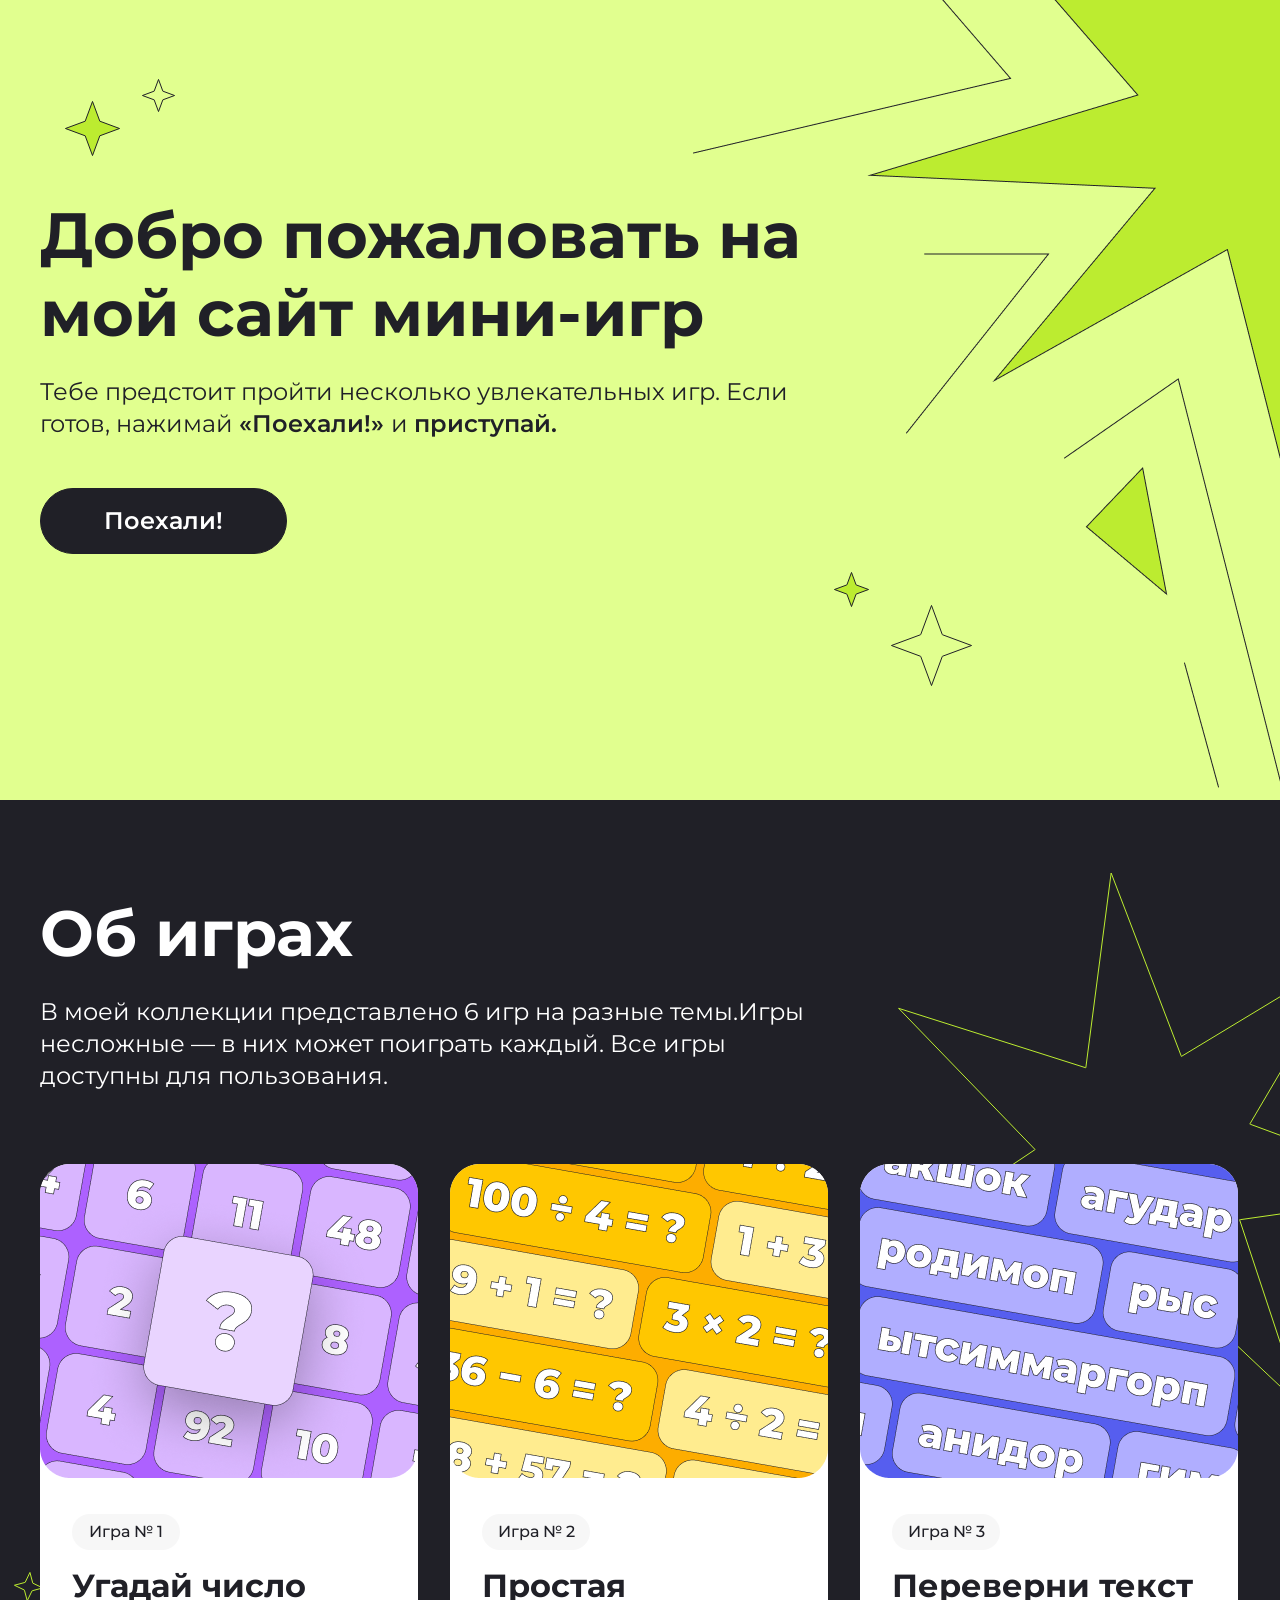
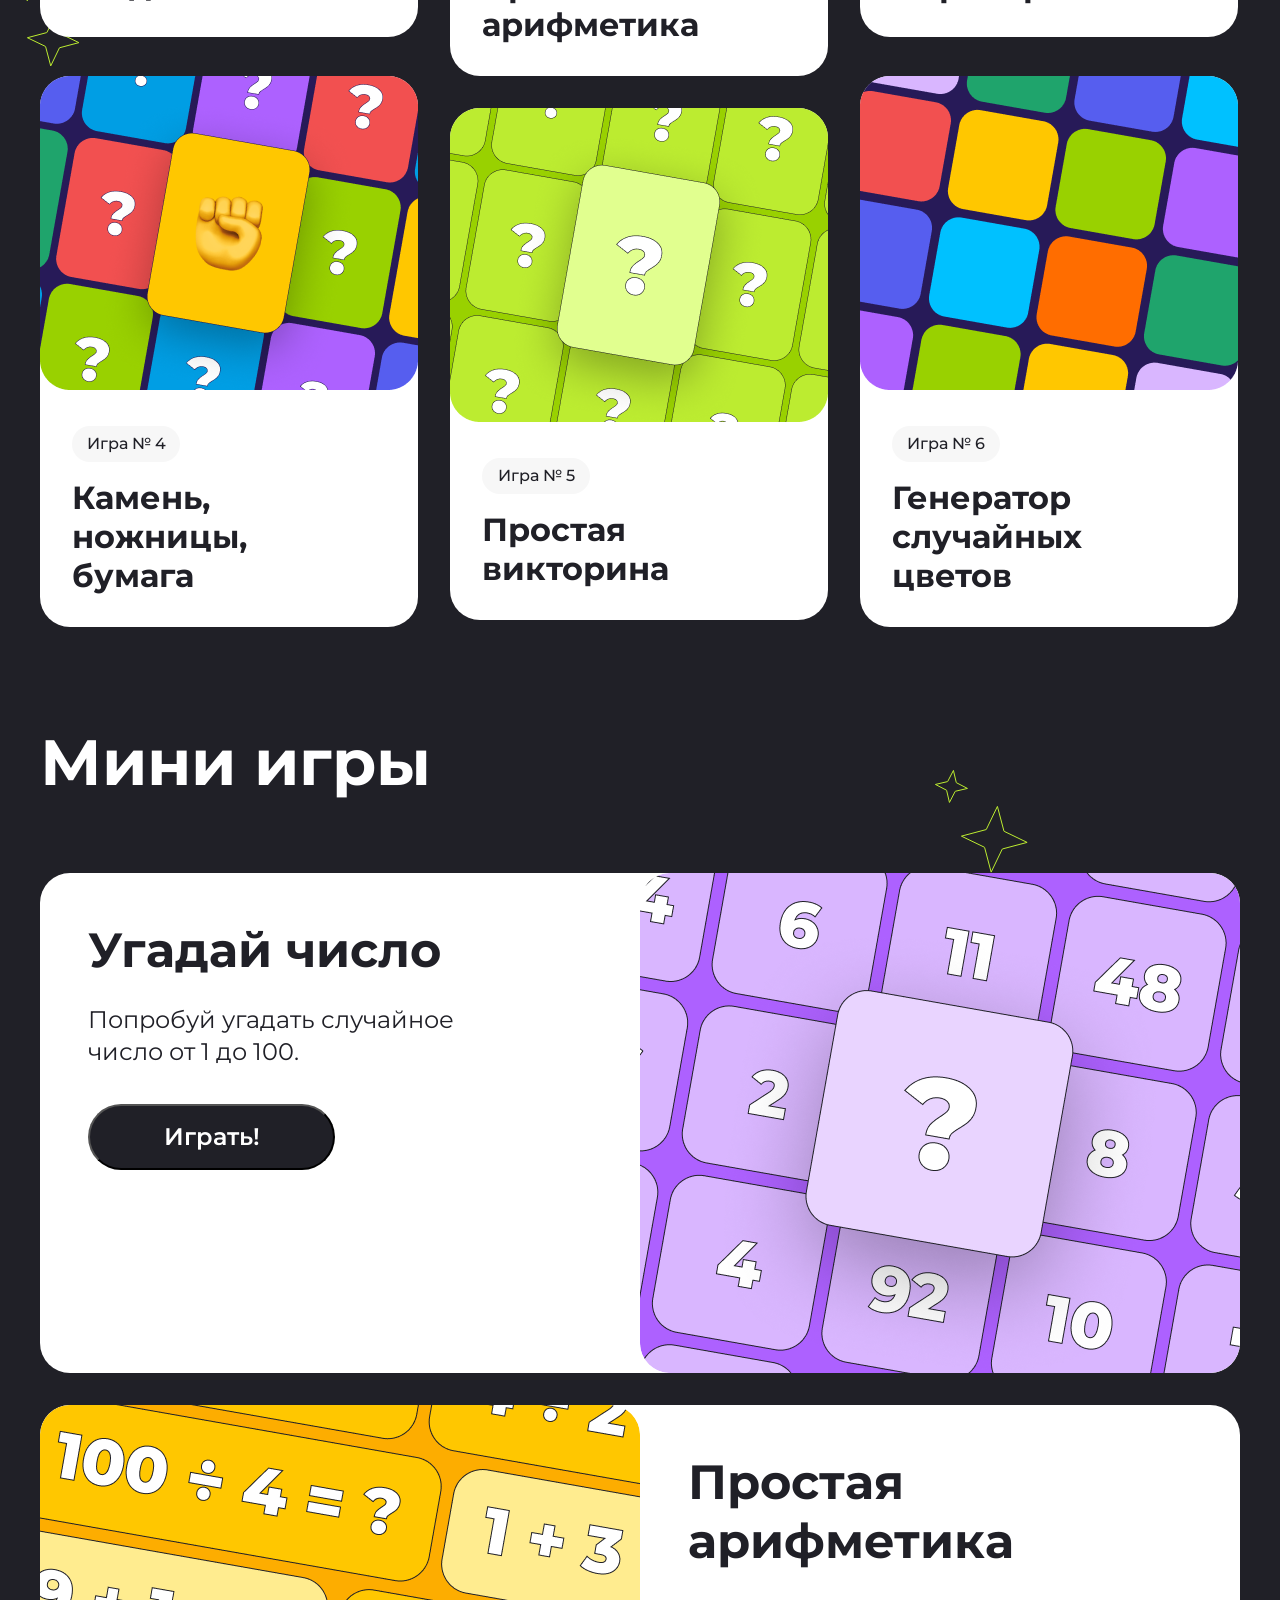
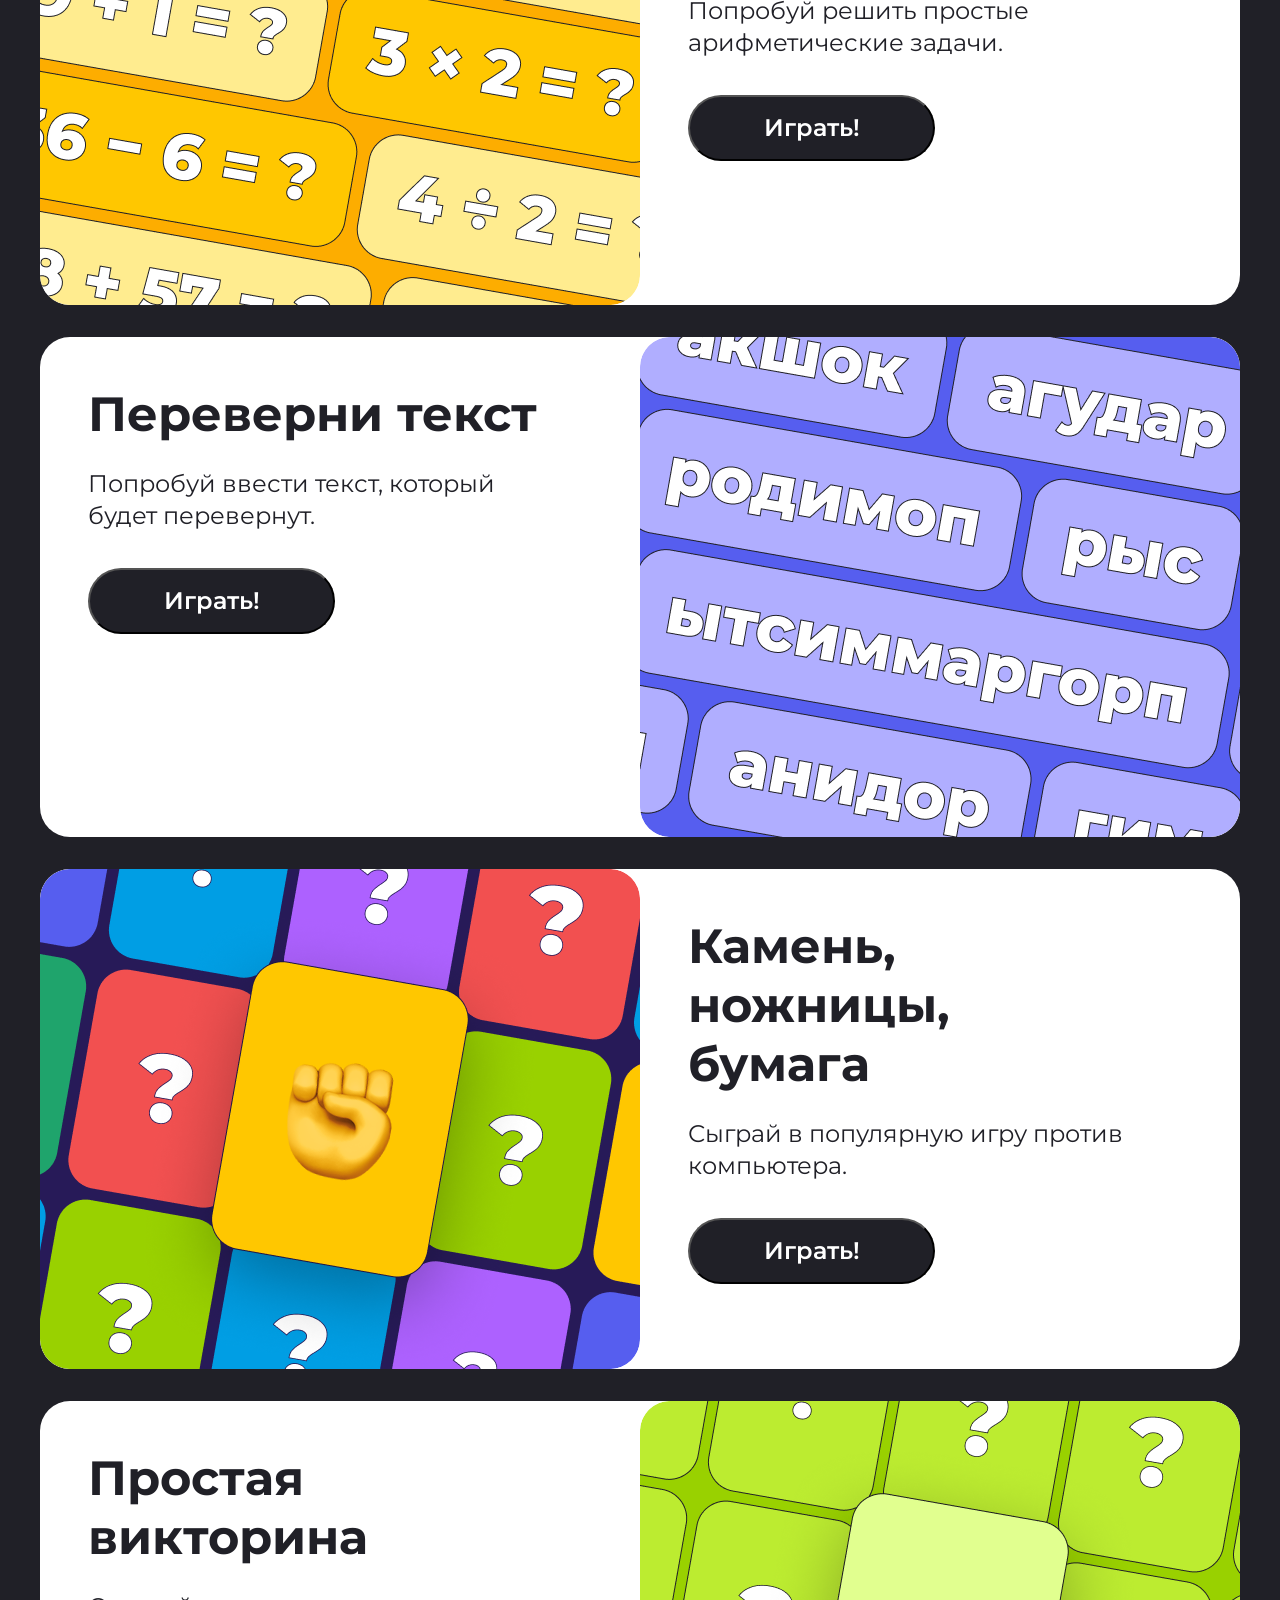
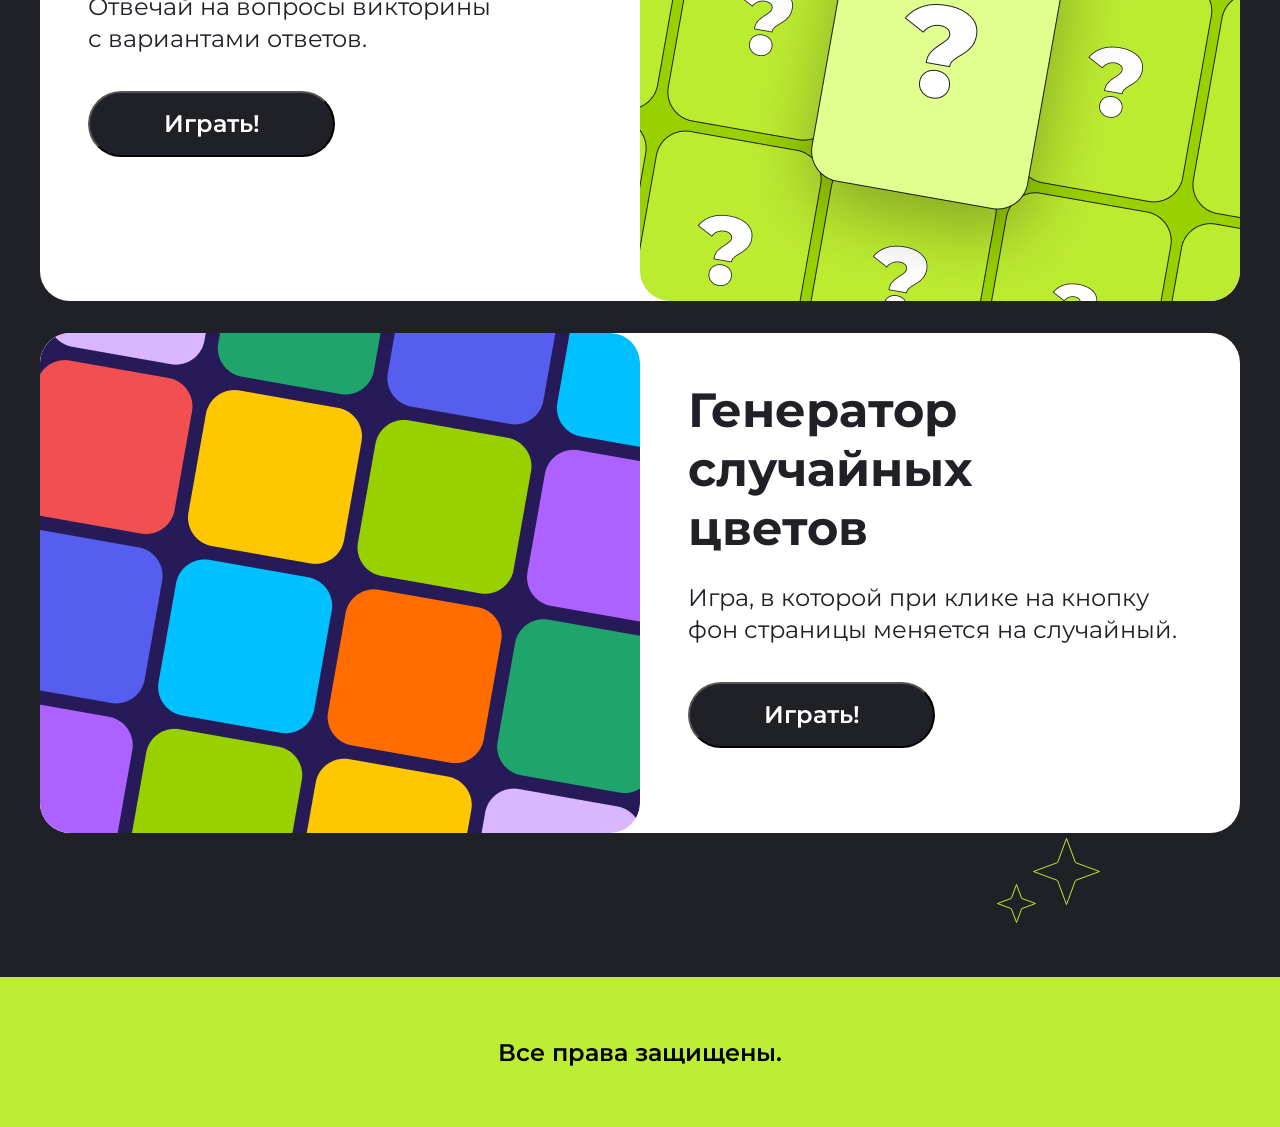
==== index.html @ 9525c1bb "добавлены изменения" ====
<!DOCTYPE html>
<html lang="en">

<head>
    <meta charset="UTF-8">
    <meta name="viewport" content="width=device-width, initial-scale=1.0">
    <link rel="preconnect" href="https://fonts.googleapis.com">
    <link rel="preconnect" href="https://fonts.gstatic.com" crossorigin>
    <link
        href="https://fonts.googleapis.com/css2?family=Montserrat:ital,wght@0,100..900;1,100..900&family=Poppins:ital,wght@0,100;0,200;0,300;0,400;0,500;0,600;0,700;0,800;0,900;1,100;1,200;1,300;1,400;1,500;1,600;1,700;1,800;1,900&display=swap"
        rel="stylesheet">
    <title>Homework1</title>
    <link rel="stylesheet" href="style.css">
</head>

<body>
    <div class="hero-top star-center">
        <div class="hero-container center">
            <div class="hero-stars">
                <img src="images/star1.png" alt="star-1" class="star star-1">
                <img src="images/Star-2.svg" alt="star-2" class="star star-2">
                <img src="images/Star-3.svg" alt="star-3" class="star star-3">
                <img src="images/Star-4.svg" alt="star-4" class="star star-4">
                <img src="images/Star-5.svg" alt="star-5" class="star star-5">
                <img src="images/mobil-star.svg" alt="star-mobil" class="star-mb star-mobil">
                <img src="images/mobil-star2.svg" alt="star-mobil" class="star-mb star-mobil-2">
                <img src="images/mobil-star3.svg" alt="star-mobil" class="star-mb star-mobil-3">
                <img src="images/mobil-star-4.svg" alt="star-mobil" class="star-mb star-mobil-4">
                <img src="images/mobil-star5.svg" alt="star-mobil" class="star-mb star-mobil-5">
            </div>
            <section class="hero center">
                <h1 class="hero__heading">Добро пожаловать на мой сайт мини-игр</h1>
                <p class="hero__text">Тебе предстоит пройти несколько увлекательных игр. Если готов, нажимай <span
                        class="hero__span">«Поехали!» </span> и
                    <span class="hero__span">приступай.</span>
                </p>
                <div class="hero__btn">
                    <a href="#games" class="hero__btn-link">Поехали!</a>
                </div>
            </section>
        </div>
    </div>
    <section id="games" class="about center">
        <h2 class="about__game">Об играх</h2>
        <p class="about__gameinfo">В моей коллекции представлено 6 игр на разные темы.Игры несложные — в них может
            поиграть каждый.
            Все игры доступны для пользования.</p>
        <h2 class="about__gamemobil">Мини-игры</h2>
        <div class="stars-about">
            <div class="stars-container">
                <img src="images/star-7.svg" alt="star-7" class="stars stars--1">
                <img src="images/Star-8.svg" alt="star-8" class="stars stars--2">
                <img src="images/Star-9.svg" alt="star-9" class="stars stars--3">
            </div>
        </div>
        <div class="games">
            <div class="game game_1">
                <a href="#" class="game__card">
                    <img src="images/card1.png" alt="блоки с цифрами" class="game__img">
                </a>
                <button class="game__number">Игра № 1</button>
                <h3 class="game__heading">Угадай число</h3>
                <p class="game__text">Попробуй угадать случайное число от 1 до 100.</p>
                <div class="game__btn">
                    <button class="game__btn-play">Играть!</button>
                </div>
            </div>
            <div class="game game_2">
                <a href="#" class="game__card">
                    <img src="images/game-2.png" alt="блоки с примерами" class="game__img">
                </a>
                <button class="game__number">Игра № 2</button>
                <h3 class="game__heading">Простая арифметика</h3>
                <p class="game__text">Попробуй решить простые арифметические задачи.</p>
                <div class="game__btn">
                    <button class="game__btn-play">Играть!</button>
                </div>
            </div>
            <div class="game game_1">
                <a href="#" class="game__card">
                    <img src="images/game-3.png" alt="слова в обратном порядке" class="game__img">
                </a>
                <button class="game__number">Игра № 3</button>
                <h3 class="game__heading">Переверни <span class="game__spanmobile">текст</span></h3>
                <p class="game__text">Попробуй ввести текст, который будет перевернут.</p>
                <div class="game__btn">
                    <button class="game__btn-play">Играть!</button>
                </div>
            </div>
            <div class="game game_3">
                <a href="#" class="game__card">
                    <img src="images/game-4.png" alt="игра в камень, ножницы, бумага" class="game__img">
                </a>
                <button class="game__number">Игра № 4</button>
                <h3 class="game__heading">
                    <span class="game__span">Камень,</span>
                    <span class="game__span">ножницы,</span>
                    <span class="game__span">бумага</span>
                </h3>
                <p class="game__text">Сыграй в популярную игру против компьютера.</p>
                <div class="game__btn">
                    <button class="game__btn-play">Играть!</button>
                </div>
            </div>
            <div class="game game_2">
                <a href="#" class="game__card">
                    <img src="images/game-5.png" alt="игра в простую викторину" class="game__img">
                </a>
                <button class="game__number">Игра № 5</button>
                <h3 class="game__heading">
                    <span class="game__span">Простая </span>
                    <span class="game__span">викторина</span>
                </h3>
                <p class="game__text">Отвечай на вопросы викторины с вариантами ответов.</p>
                <div class="game__btn">
                    <button class="game__btn-play" onclick="quizGame()">Играть!</button>
                </div>
            </div>
            <div class="game game_3">
                <a href="#" class="game__card">
                    <img src="images/game-6.png" alt="цветные блоки" class="game__img">
                </a>
                <button class="game__number">Игра № 6</button>
                <h3 class="game__heading">
                    <span class="game__span">Генератор</span>
                    <span class="game__span">случайных</span>
                    <span class="game__span">цветов</span>
                </h3>
                <p class="game__text">Игра, в которой при клике на кнопку фон страницы меняется на случайный.</p>
                <div class="game__btn">
                    <button class="game__btn-play">Играть!</button>
                </div>
            </div>
        </div>
    </section>
    <section class="games-list center">
        <h2 class="games-list__heading">Мини игры</h2>
        <div class="games-list__stars-block">
            <img src="images/mini-star1.svg" alt="mini-star1" class="games-list__star star-pos-1">
            <img src="images/mini-star2.svg" alt="mini-star2" class="games-list__star star-pos-2">
            <img src="images/mini-star3.svg" alt="mini-star3" class="games-list__star star-pos-3">
            <img src="images/mini-star4.svg" alt="mini-star4" class="games-list__star star-pos-4">
        </div>
        <div class="games-list__container center">
            <div class="games-list__item">
                <a href="#" class="games-list__card">
                    <img src="images/mini-play-1.png" alt="блоки с цифрами" class="games-list__image">
                </a>
                <div class="games-list__info">
                    <h3 class="games-list__title">Угадай число</h3>
                    <p class="games-list__description">Попробуй угадать случайное<span class="games-list__span"> число
                            от 1
                            до 100.</span></p>
                    <div class="games-list__button-wrapper">
                        <button class="games-list__play-button">Играть!</button>
                    </div>
                </div>
            </div>
            <div class="games-list__item">
                <a href="#" class="games-list__card">
                    <img src="images/mini-play-2.png" alt="блоки с примерами" class="games-list__image">
                </a>
                <div class="games-list__info">
                    <h3 class="games-list__title">Простая арифметика</h3>
                    <p class="games-list__description">Попробуй решить простые арифметические задачи.</p>
                    <div class="games-list__button-wrapper">
                        <button class="games-list__play-button">Играть!</button>
                    </div>
                </div>
            </div>
            <div class="games-list__item">
                <a href="#" class="games-list__card">
                    <img src="images/mini-play-3.png" alt="слова в обратном порядке" class="games-list__image">
                </a>
                <div class="games-list__info">
                    <h3 class="games-list__title">Переверни <span class="games-list__spanmobile">текст</span></h3>
                    <p class="games-list__description">Попробуй ввести текст, который <span
                            class="games-list__span">будет
                            перевернут.</span></p>
                    <div class="games-list__button-wrapper">
                        <button class="games-list__play-button">Играть!</button>
                    </div>
                </div>
            </div>
            <div class="games-list__item">
                <a href="#" class="games-list__card">
                    <img src="images/mini-play-4.png" alt="игра в камень, ножницы, бумага" class="games-list__image">
                </a>
                <div class="games-list__info">
                    <h3 class="games-list__title">
                        <span class="games-list__span">Камень,</span>
                        <span class="games-list__span">ножницы,</span>
                        <span class="games-list__span">бумага</span>
                    </h3>
                    <p class="games-list__description">Сыграй в популярную игру против компьютера.</p>
                    <div class="games-list__button-wrapper">
                        <button class="games-list__play-button">Играть!</button>
                    </div>
                </div>
            </div>
            <div class="games-list__item">
                <a href="#" class="games-list__card">
                    <img src="images/mini-play-5.png" alt="игра в простую викторину" class="games-list__image">
                </a>
                <div class="games-list__info">
                    <h3 class="games-list__title">
                        <span class="games-list__span">Простая </span>
                        <span class="games-list__span">викторина</span>
                    </h3>
                    <p class="games-list__description">Отвечай на вопросы викторины <span class="games-list__span">с
                            вариантами ответов.</span></p>
                    <div class="games-list__button-wrapper">
                        <button onclick="quizGame()" class="games-list__play-button">Играть!</button>
                    </div>
                </div>
            </div>
            <div class="games-list__item">
                <a href="#" class="games-list__card">
                    <img src="images/mini-play-6.png" alt="цветные блоки" class="games-list__image">
                </a>
                <div class="games-list__info">
                    <h3 class="games-list__title">
                        <span class="games-list__span">Генератор</span>
                        <span class="games-list__span">случайных</span>
                        <span class="games-list__span">цветов</span>
                    </h3>
                    <p class="games-list__description">Игра, в которой при клике на кнопку фон страницы меняется на
                        случайный.</p>
                    <div class="games-list__button-wrapper">
                        <button class="games-list__play-button">Играть!</button>
                    </div>
                </div>
            </div>
        </div>
    </section>
    <footer class="footer center">
        <h4 class="footer__text">Все права защищены.</h4>
    </footer>
</body>
<script>
    const quiz = [
        {
            question: "Какой цвет небо?",
            options: ["1. Красный", "2. Синий", "3. Зеленый"],
            correctAnswer: 2 // номер правильного ответа
        },
        {
            question: "Сколько дней в неделе?",
            options: ["1. Шесть", "2. Семь", "3. Восемь"],
            correctAnswer: 2
        },
        {
            question: "Сколько у человека пальцев на одной руке?",
            options: ["1. Четыре", "2. Пять", "3. Шесть"],
            correctAnswer: 2
        }
    ];

    let correctCount = 0;

    function quizGame() {

        for (let i = 0; i < quiz.length; i++) {
            let promptQuestion = alert(quiz[i].question + "\n" + quiz[i].options[0] + "\n"
                + quiz[i].options[1] + "\n" + quiz[i].options[2]
            )
            let userAnswer = +prompt('Введите ваш ответ: ')

            if (userAnswer === quiz[i].correctAnswer) {
                correctCount++
            }
        }
        alert(`Количество правильных ответов равно: ${correctCount}`)
    }
</script>
</html>
---- style.css ----
*{
    margin: 0;
    padding: 0;
}

html {
    scroll-behavior: smooth;
}

body{
    font-family: 'Montserrat', sans-serif;
}

button {
    font-family: inherit;
}

.star-center{
    padding-left: calc(50% - 720px) !important;  
    padding-right: calc(50% - 720px) !important;
}

.center{
    padding-left: calc(50% - 600px) !important;  
    padding-right: calc(50% - 600px) !important;
}

.hero-top{
    background-color: #E1FF8F;
    background-position: center;
    background-repeat: no-repeat;
    background-size: cover;
    min-height: 800px;
}

.hero-container{
    position: relative;
    max-width: 1440px;
    margin: 0 auto;
}

.hero{
    padding-top: 196px;
    max-width: 769px;
}

.hero-stars{
    position: absolute;
    top: 0;
    left: 0;
    width: 100%;
    height: 100%;
    pointer-events: none;
    z-index: 0;
}

.star{
    position: absolute;
    width: auto; 
    height: auto;
}

.star-mb{
    display: none;
}

.star-1{
    right: 0;
}

.star-2{
    top: 109%;
    right: 24%;
}

.star-3{
    right: 32%;
    top: 103%;
}

.star-4{
    left: 11%;
    top: 14%;
}

.star-5{
     top: 18%;
    left: 5%;
}

.hero__heading{
    color: rgba(32, 32, 39, 1);
    font-style: Bold;
    font-size: 64px;
    font-weight: 700;
    line-height: 78px;
    text-align: left;
    margin-bottom: 24px;
}

.hero__text{
    color: rgba(32, 32, 39, 1);
    font-style: Bold;
    font-size: 24px;
    font-weight: 400;
    line-height: 32px;
    text-align: left;
    margin-bottom: 48px;
}

.hero__span{
    font-weight: 600;
    font-size: 24px;
}

.hero__btn-link{
    outline: none;
    box-sizing: border-box;
    border: 1px solid rgba(32, 32, 39, 1);
    border-radius: 60px;
    background: rgba(32, 32, 39, 1);
    width: 247px;
    height: 66px;
    color: rgba(255, 255, 255, 1);
    font-size: 24px;
    font-weight: 600;
    line-height: 141.69%;
    text-align: center;
    text-decoration: none;
    display: flex;
    align-items: center;
    justify-content: center;
    cursor: pointer;
}

.hero__btn-link:hover{
    background-color: white;
    color: black;
}

.stars-about {
    position: absolute;
    top: 0;
    left: 0;
    width: 100%;
    height: 100%;
    pointer-events: none;
    z-index: 0;
}


.stars{
    position: absolute;
    width: auto;
    height: auto;
}

.stars-container{
    max-width: 1440px;
    margin: 0 auto;
    position: relative;
    height: 100%;
}

.stars--1{
    top: 5%;
    left: 68%;
}

.stars--2{
    top: 54%;
    left: 1%;
}

.stars--3{
    top: 57%;
    left: 2%;
}

.about{
    background-color: #202027;
    background-position: center;
    background-repeat: no-repeat;
    background-size: cover;
    position: relative;  /* ← добавить */
    overflow: hidden;
    z-index: 1; 
}

.about__game{
    color: rgba(255, 255, 255, 1);
    font-size: 64px;
    font-weight: 700;
    line-height: 78px;
    text-align: left;
    padding-top: 94px;
    margin-bottom: 24px;
}

.about__gameinfo{
    color: rgba(255, 255, 255, 1);
    font-size: 24px;
    font-weight: 400;
    line-height: 32px;
    text-align: left;
    margin-bottom: 72px;
    max-width: 788px;
}

.about__gamemobil{
    display: none;
}

.games{
    display: flex;
    flex-wrap: wrap;
    column-gap: 32px;
    position: relative;
    z-index: 1;
}

.game{
    width: 378px;
    height: 473px;
    background: white;
    border-radius: 30px;
    display: flex;
    flex-direction: column;
    flex-wrap: wrap;
    gap: 16px;
}

.game__span{
    display: block;       
    white-space: normal;
}

.games-list__span{
    display: block;       
    white-space: normal;

}

.game_2{
    height: 512px;
}

.game:nth-child(5){
    margin-top: 32px;
}

.game__top{
    margin-top: 32px;
}

.game_3{
    height: 551px;
}

.game__card{
    margin-bottom: 16px;
}

.game__number{
    border-radius: 52.58px;
    background: rgba(247, 247, 247, 1);
    color: rgba(32, 32, 39, 1);
    font-size: 16px;
    font-weight: 500;
    line-height: 110%;
    text-align: left;
    width: 108px;
    height: 36px;
    display: flex;
    align-items: center;
    justify-content: center;
    margin-left: 32px;
    border: none;
}

.game__heading{
    color: rgba(32, 32, 39, 1);
    font-size: 32px;
    font-weight: 700;
    line-height: 39px;
    text-align: left;
    margin-left: 32px;
}

.game__btn{
    display: none;
}

.game__text{
    display: none;
}

.games-list{
    background-color: #202027;
    background-position: center;
    background-repeat: no-repeat;
    background-size: cover;
    padding-bottom: 144px;
    position: relative;
    overflow-x: hidden; 
}

.games-list__heading{
    padding-top: 96px;
    padding-bottom: 72px;
    color: rgba(255, 255, 255, 1);
    font-size: 64px;
    font-weight: 700;
    line-height: 78px;
    text-align: left;
}

.games-list__container{
    display: flex;
    flex-wrap: wrap;
    flex-direction: column;
    gap: 32px;
    position: relative;
}

.games-list__item{
    display: flex;
    width: 1200px;
    height: 500px;
    background-color: white;
    border-radius: 30px;
    background-position: center;
    background-size: cover;
    background-repeat: no-repeat;
    flex-direction: row-reverse;
    align-items: flex-start;
    justify-content: space-between;
    position: relative;
}

.games-list__container{
    position: relative;
}

.games-list__stars-block{
    position: absolute;
    top: 0;
    left: 0;
    right: 0;
    width: 100%;
    height: 100%;
    pointer-events: none;
    z-index: 0;
    
}

.games-list__star{
    position: absolute;
    width: auto;
    height: auto;
}

.star-pos-1 {
    left: 75%;
    top: 5%;
}

.star-pos-2 {
    top: 4%;
    left: 73%;
}


.games-list__item:nth-child(2n){
    flex-direction: row;
}

.star-pos-3{
    bottom: 2%;
    right: 14%;
}

.star-pos-4{
    bottom: 1.5%;
    right: 19%;
}


.games-list__info{
    display: flex;
    flex-wrap: wrap;
    flex-direction: column;
    padding: 48px;
}

.games-list__title{
    color: rgba(32, 32, 39, 1);
    font-size: 48px;
    font-weight: 700;
    line-height: 59px;
    text-align: left;
    padding-bottom: 24px;
}

.games-list__description{
    color: rgba(32, 32, 39, 1);
    font-size: 24px;
    font-weight: 400;
    line-height: 32px;
    text-align: left;
    padding-bottom: 36px;
}

.games-list__play-button{
    width: 247px;
    height: 66px;
    border-radius: 60px;
    background: rgba(32, 32, 39, 1);
    color: rgba(255, 255, 255, 1);
    font-size: 24px;
    font-weight: 600;
    line-height: 141.69%;
    text-align: center;
}

.games-list__image{
    width: 600px;
    height: 500px;
    border-radius: 30px;
}

.footer{
    background-color: #BDED35;
    background-position: center;
    background-repeat: no-repeat;
    background-size: cover;
    min-height: 150px;
    display: flex;
    justify-content: center;
    align-items: center;
}

.footer__text{
    color: rgba(0, 0, 0, 1);
    font-size: 24px;
    font-weight: 600;
    line-height: 29px;
    text-align: center;
}

@media (max-width: 430px){
    .center{
        padding-left: 16px !important;
        padding-right: 16px !important;
    }

    .star{
        display: none;
    }

    .star-mobil{
        display: block;
        right: 0;
    }

    .star-mb{
        position: absolute;
        width: auto; 
        height: auto;
        display: block;
    }

    .star-mobil-2{
        top: 18%;
        left: 24%;
    }

    .star-mobil-3{
        top: 25%;
        left: 10%;
    }

    .star-mobil-4{
        top: 109%;
        left: 73%;
    }

    .star-mobil-5{
        top: 114%;
        left: 81%;
    }

    .hero{
        padding-top: 147px !important;
    }

    .hero__heading{
        font-size: 40px;
        line-height: 49px;
        text-align: center;
        max-width: 262px;
        margin: 0 auto 24px auto;  /* ← центрирование */
        letter-spacing: normal;
        word-spacing: normal;
    }

    .hero__text{
        color: rgba(32, 32, 39, 1);
        font-size: 16px;
        margin-bottom: 36px;
        line-height: 19px;
        text-align: center;
        font-weight: 400;
    }

    .hero__span{
        font-weight: 600;
        font-size: 16px;
    }

    .hero__btn-link{
        width: 285px;
        height: 55px;
        box-sizing: border-box;
        border: 1px solid rgba(32, 32, 39, 1);
        border-radius: 60px;
        background: rgba(32, 32, 39, 1);
        color: rgba(255, 255, 255, 1);
        font-size: 16px;
        font-weight: 600;
        line-height: 141.69%;
        text-align: center;
    }

    .hero__btn{
        display: flex;
        justify-content: center;
    }

    .about__gamemobil{
        color: rgba(255, 255, 255, 1);
        font-size: 40px;
        font-weight: 700;
        line-height: 49px;
        text-align: left;
        display: block;
        padding-top: 48px;
        padding-bottom: 48px;
    }
    
    .games{
        display: flex;
        flex-direction: column;
        flex-wrap: wrap;
        gap: 24px;
        margin-bottom: 10px;
        padding-bottom: 0;
        align-content: center;

    }

    .game:nth-child(5){
        margin-top: 0;
    }

    .game{
        max-width: 343px;
    }

    .game:first-child{
        height: 529px;
    }

    .game:nth-child(2){
        height: 568px;
    }

    .game:nth-child(3){
        height: 568px;
    }

    .game:nth-child(4){
        height: 607px;
    }

    .game:nth-child(5){
        height: 568px;
    }

    .game:last-child{
        height: 627px;
    }

    .game__img{
        max-width: 343px;
        min-height: 285px;
    }

    .game__number{
        display: none;
    }

    .game__spanmobile{
        display: block;       
        white-space: normal;
    }

    .games-list__spanmobile{
        display: block;       
        white-space: normal;
    }

    .game__text{
        color: rgba(0, 0, 0, 1);
        font-size: 16px;
        font-weight: 400;
        line-height: 20px;
        letter-spacing: 0px;
        text-align: left;
        padding-left: 29px;
        padding-right: 29px;
    }

    .game__btn{
        display: flex;
        justify-content: center;
        margin-top: 16px;
    }

    .game__btn-play{
        box-sizing: border-box;
        border: 1px solid rgba(32, 32, 39, 1);
        border-radius: 60px;
        background: rgba(32, 32, 39, 1);
        color: rgba(255, 255, 255, 1);
        font-size: 16px;
        font-weight: 600;
        line-height: 141.69%;
        text-align: center;
        width: 285px;
        height: 55px;
    }

    .about__game{
        display: none;
    }

    .about__gameinfo{
        display: none;
    }

    .games-list{
        display: none;
    }

    .stars-container{
        display: none;
    }

    .footer{
        min-height: 100px;
    }

    .footer__text{
        font-size: 16px;
    }

}
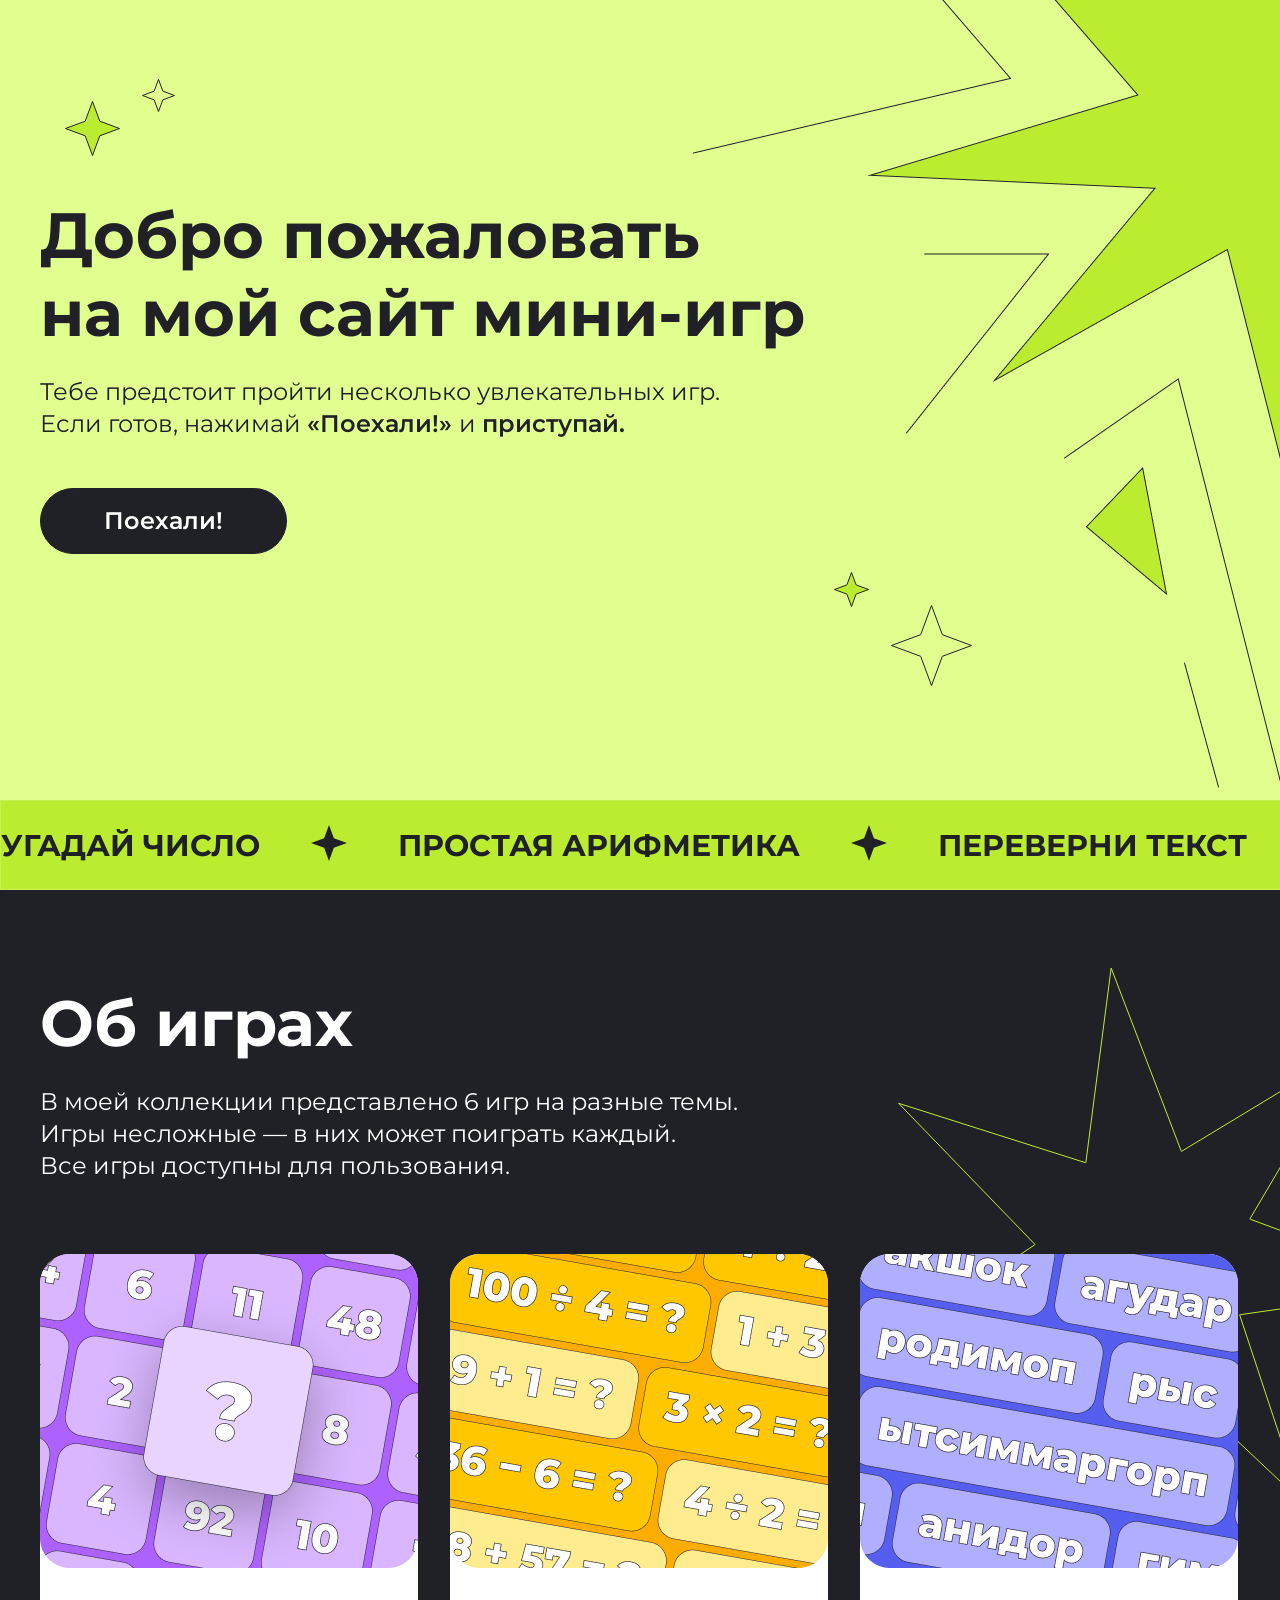
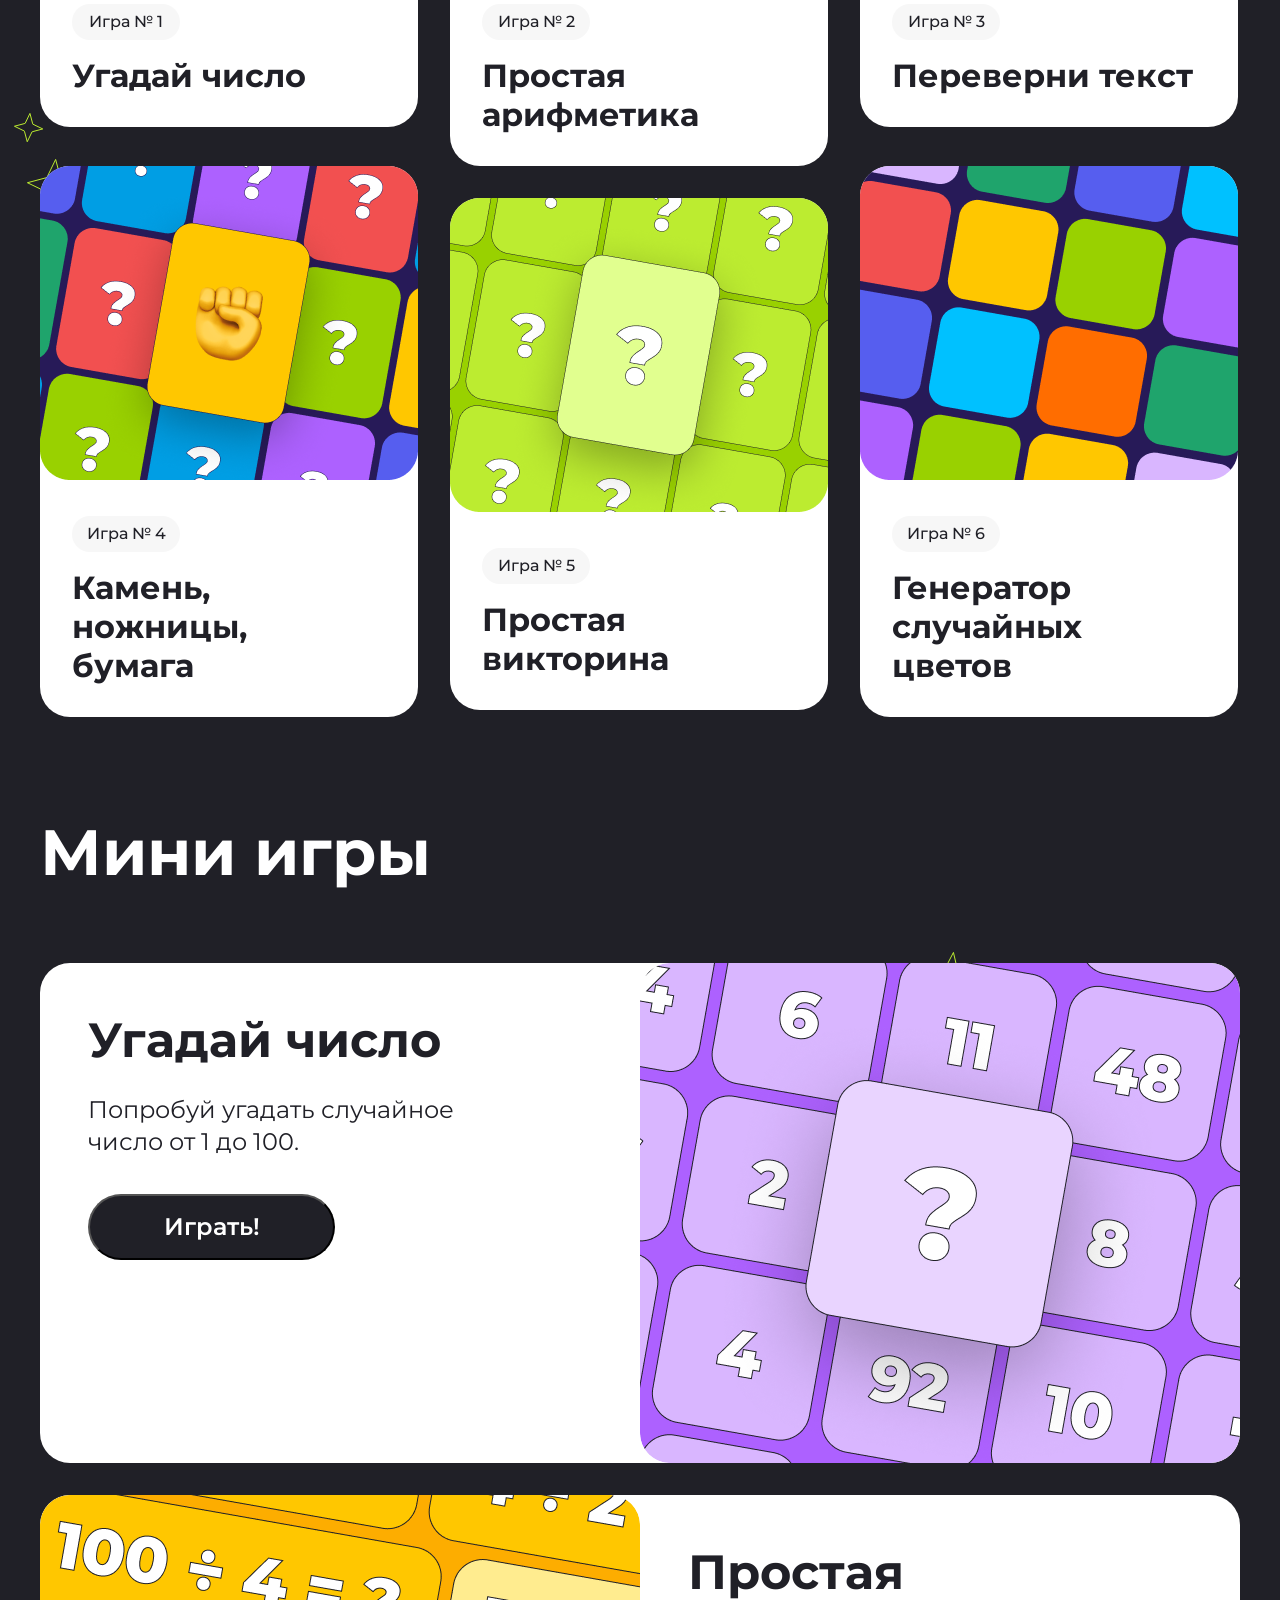
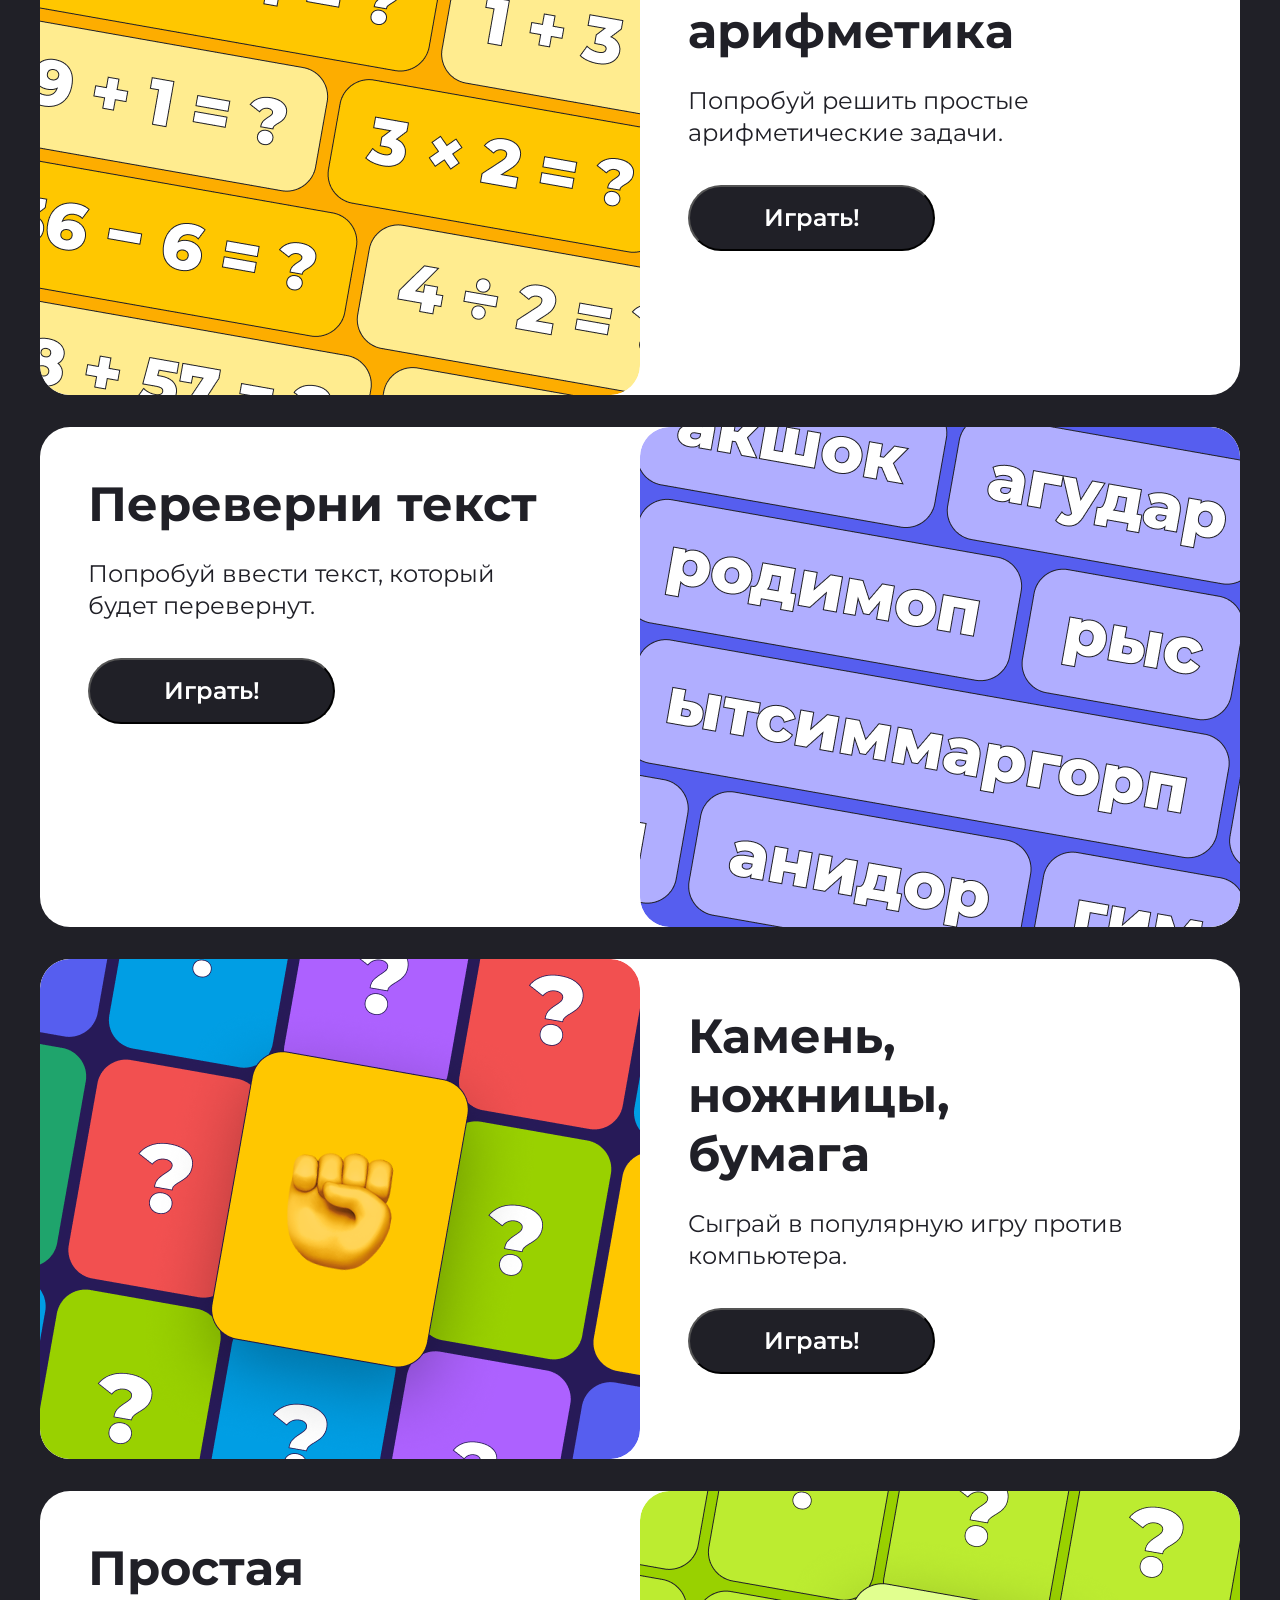
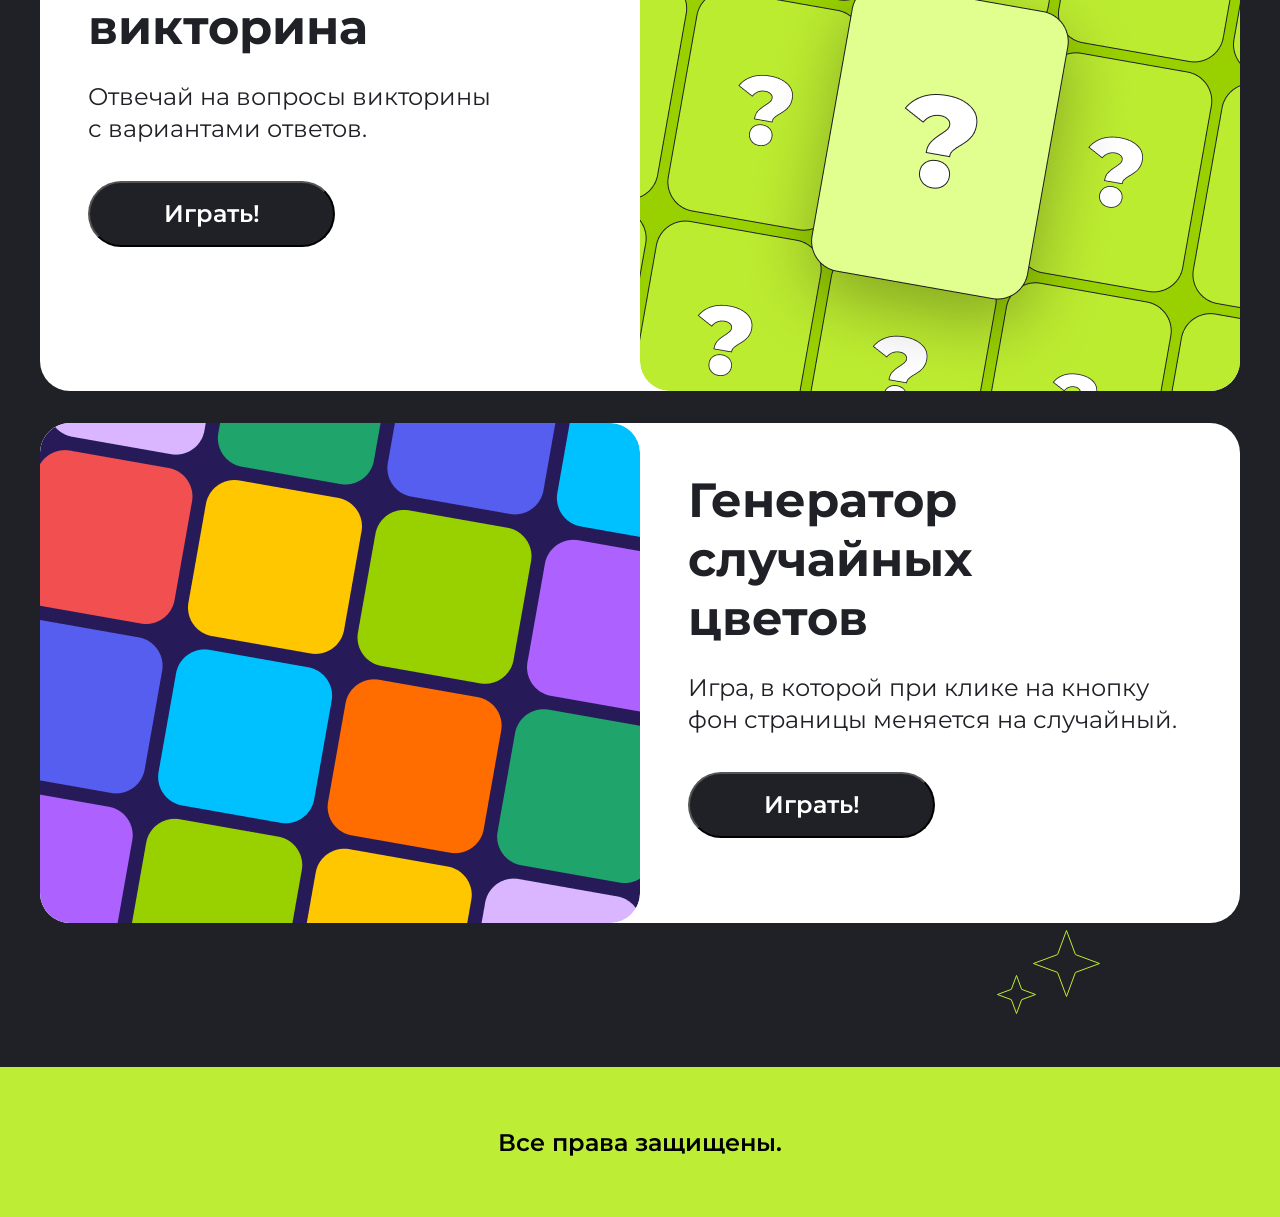
==== commit 59e85fd8: "сдача курсовой работы" ====
--- a/index.html
+++ b/index.html
@@ -29,66 +29,173 @@
                 <img src="images/mobil-star5.svg" alt="star-mobil" class="star-mb star-mobil-5">
             </div>
             <section class="hero center">
-                <h1 class="hero__heading">Добро пожаловать на мой сайт мини-игр</h1>
-                <p class="hero__text">Тебе предстоит пройти несколько увлекательных игр. Если готов, нажимай <span
-                        class="hero__span">«Поехали!» </span> и
-                    <span class="hero__span">приступай.</span>
+                <h1 class="hero__heading">Добро пожаловать
+                    <span class="hero__textspan">на мой сайт мини-игр</span>
+                </h1>
+                <p class="hero__text">Тебе предстоит пройти несколько увлекательных игр.
+                    <span class="hero__textspan">Если готов, нажимай <span class="hero__span">«Поехали!» </span> и
+                        <span class="hero__span">приступай.</span>
+                    </span>
                 </p>
+                <p class="hero__textmobile">Тебе предстоит пройти несколько увлекательных игр. Если готов, нажимай <b>«Поехали!»</b> и <b>приступай.</b></p>
                 <div class="hero__btn">
                     <a href="#games" class="hero__btn-link">Поехали!</a>
                 </div>
             </section>
+        </div>
+    </div>
+    <div class="strip">
+        <div class="strip__scrolling">
+            <span class="strip__gamenames">Угадай число</span>
+            <a class="strip__gamelinks" href="#"><svg width="36" height="36" viewBox="0 0 36 36" fill="none"
+                    xmlns="http://www.w3.org/2000/svg">
+                    <path
+                        d="M18 0L22.8616 13.1384L36 18L22.8616 22.8616L18 36L13.1384 22.8616L0 18L13.1384 13.1384L18 0Z"
+                        fill="#202027" />
+                </svg>
+            </a>
+            <span class="strip__gamenames">Простая арифметика</span>
+            <a class="strip__gamelinks" href="#"><svg width="36" height="36" viewBox="0 0 36 36" fill="none"
+                    xmlns="http://www.w3.org/2000/svg">
+                    <path
+                        d="M18 0L22.8616 13.1384L36 18L22.8616 22.8616L18 36L13.1384 22.8616L0 18L13.1384 13.1384L18 0Z"
+                        fill="#202027" />
+                </svg>
+            </a>
+            <span class="strip__gamenames">Переверни текст</span>
+            <a class="strip__gamelinks" href="#"><svg width="36" height="36" viewBox="0 0 36 36" fill="none"
+                    xmlns="http://www.w3.org/2000/svg">
+                    <path
+                        d="M18 0L22.8616 13.1384L36 18L22.8616 22.8616L18 36L13.1384 22.8616L0 18L13.1384 13.1384L18 0Z"
+                        fill="#202027" />
+                </svg>
+            </a>
+            <span class="strip__gamenames">Камень, ножницы, бумага</span>
+            <a class="strip__gamelinks" href="#"><svg width="36" height="36" viewBox="0 0 36 36" fill="none"
+                    xmlns="http://www.w3.org/2000/svg">
+                    <path
+                        d="M18 0L22.8616 13.1384L36 18L22.8616 22.8616L18 36L13.1384 22.8616L0 18L13.1384 13.1384L18 0Z"
+                        fill="#202027" />
+                </svg>
+            </a>
+            <span class="strip__gamenames">Простая викторина</span>
+            <a class="strip__gamelinks" href="#"><svg width="36" height="36" viewBox="0 0 36 36" fill="none"
+                    xmlns="http://www.w3.org/2000/svg">
+                    <path
+                        d="M18 0L22.8616 13.1384L36 18L22.8616 22.8616L18 36L13.1384 22.8616L0 18L13.1384 13.1384L18 0Z"
+                        fill="#202027" />
+                </svg>
+            </a>
+            <span class="strip__gamenames">Генератор случайных цветов</span>
+            <a class="strip__gamelinks" href="#"><svg width="36" height="36" viewBox="0 0 36 36" fill="none"
+                    xmlns="http://www.w3.org/2000/svg">
+                    <path
+                        d="M18 0L22.8616 13.1384L36 18L22.8616 22.8616L18 36L13.1384 22.8616L0 18L13.1384 13.1384L18 0Z"
+                        fill="#202027" />
+                </svg>
+            </a>
+
+            <span class="strip__gamenames">Угадай число</span>
+            <a class="strip__gamelinks" href="#"><svg width="36" height="36" viewBox="0 0 36 36" fill="none"
+                    xmlns="http://www.w3.org/2000/svg">
+                    <path
+                        d="M18 0L22.8616 13.1384L36 18L22.8616 22.8616L18 36L13.1384 22.8616L0 18L13.1384 13.1384L18 0Z"
+                        fill="#202027" />
+                </svg>
+            </a>
+            <span class="strip__gamenames">Простая арифметика</span>
+            <a class="strip__gamelinks" href="#"><svg width="36" height="36" viewBox="0 0 36 36" fill="none"
+                    xmlns="http://www.w3.org/2000/svg">
+                    <path
+                        d="M18 0L22.8616 13.1384L36 18L22.8616 22.8616L18 36L13.1384 22.8616L0 18L13.1384 13.1384L18 0Z"
+                        fill="#202027" />
+                </svg>
+            </a>
+            <span class="strip__gamenames">Переверни текст</span>
+            <a class="strip__gamelinks" href="#"><svg width="36" height="36" viewBox="0 0 36 36" fill="none"
+                    xmlns="http://www.w3.org/2000/svg">
+                    <path
+                        d="M18 0L22.8616 13.1384L36 18L22.8616 22.8616L18 36L13.1384 22.8616L0 18L13.1384 13.1384L18 0Z"
+                        fill="#202027" />
+                </svg>
+            </a>
+            <span class="strip__gamenames">Камень, ножницы, бумага</span>
+            <a class="strip__gamelinks" href="#"><svg width="36" height="36" viewBox="0 0 36 36" fill="none"
+                    xmlns="http://www.w3.org/2000/svg">
+                    <path
+                        d="M18 0L22.8616 13.1384L36 18L22.8616 22.8616L18 36L13.1384 22.8616L0 18L13.1384 13.1384L18 0Z"
+                        fill="#202027" />
+                </svg>
+            </a>
+            <span class="strip__gamenames">Простая викторина</span>
+            <a class="strip__gamelinks" href="#"><svg width="36" height="36" viewBox="0 0 36 36" fill="none"
+                    xmlns="http://www.w3.org/2000/svg">
+                    <path
+                        d="M18 0L22.8616 13.1384L36 18L22.8616 22.8616L18 36L13.1384 22.8616L0 18L13.1384 13.1384L18 0Z"
+                        fill="#202027" />
+                </svg>
+            </a>
+            <span class="strip__gamenames">Генератор случайных цветов</span>
+            <a class="strip__gamelinks" href="#"><svg width="36" height="36" viewBox="0 0 36 36" fill="none"
+                    xmlns="http://www.w3.org/2000/svg">
+                    <path
+                        d="M18 0L22.8616 13.1384L36 18L22.8616 22.8616L18 36L13.1384 22.8616L0 18L13.1384 13.1384L18 0Z"
+                        fill="#202027" />
+                </svg>
+            </a>
         </div>
     </div>
     <section id="games" class="about center">
         <h2 class="about__game">Об играх</h2>
-        <p class="about__gameinfo">В моей коллекции представлено 6 игр на разные темы.Игры несложные — в них может
-            поиграть каждый.
-            Все игры доступны для пользования.</p>
+        <p class="about__gameinfo">В моей коллекции представлено 6 игр на разные темы.
+            <span class="about__gametext">Игры несложные — в них может поиграть каждый.</span>
+            <span class="about__gametext">Все игры доступны для пользования.</span>
+        </p>
         <h2 class="about__gamemobil">Мини-игры</h2>
         <div class="stars-about">
             <div class="stars-container">
                 <img src="images/star-7.svg" alt="star-7" class="stars stars--1">
                 <img src="images/Star-8.svg" alt="star-8" class="stars stars--2">
                 <img src="images/Star-9.svg" alt="star-9" class="stars stars--3">
+
             </div>
         </div>
         <div class="games">
             <div class="game game_1">
-                <a href="#" class="game__card">
+                <a href="#guess" class="game__card">
                     <img src="images/card1.png" alt="блоки с цифрами" class="game__img">
                 </a>
                 <button class="game__number">Игра № 1</button>
                 <h3 class="game__heading">Угадай число</h3>
                 <p class="game__text">Попробуй угадать случайное число от 1 до 100.</p>
                 <div class="game__btn">
-                    <button class="game__btn-play">Играть!</button>
+                    <button onclick="guessWordFunction()" class="game__btn-play">Играть!</button>
                 </div>
             </div>
             <div class="game game_2">
-                <a href="#" class="game__card">
+                <a href="#arithmetic" class="game__card">
                     <img src="images/game-2.png" alt="блоки с примерами" class="game__img">
                 </a>
                 <button class="game__number">Игра № 2</button>
                 <h3 class="game__heading">Простая арифметика</h3>
                 <p class="game__text">Попробуй решить простые арифметические задачи.</p>
                 <div class="game__btn">
-                    <button class="game__btn-play">Играть!</button>
+                    <button onclick="simpleArithmeticFunction()" class="game__btn-play">Играть!</button>
                 </div>
             </div>
             <div class="game game_1">
-                <a href="#" class="game__card">
+                <a href="#flip" class="game__card">
                     <img src="images/game-3.png" alt="слова в обратном порядке" class="game__img">
                 </a>
                 <button class="game__number">Игра № 3</button>
                 <h3 class="game__heading">Переверни <span class="game__spanmobile">текст</span></h3>
                 <p class="game__text">Попробуй ввести текст, который будет перевернут.</p>
                 <div class="game__btn">
-                    <button class="game__btn-play">Играть!</button>
+                    <button onclick="flipTextFunction()" class="game__btn-play">Играть!</button>
                 </div>
             </div>
             <div class="game game_3">
-                <a href="#" class="game__card">
+                <a href="#choice" class="game__card">
                     <img src="images/game-4.png" alt="игра в камень, ножницы, бумага" class="game__img">
                 </a>
                 <button class="game__number">Игра № 4</button>
@@ -97,13 +204,14 @@
                     <span class="game__span">ножницы,</span>
                     <span class="game__span">бумага</span>
                 </h3>
-                <p class="game__text">Сыграй в популярную игру против компьютера.</p>
+                <p class="game__text">Сыграй в популярную игру <span class="game__spanmobile">против компьютера.</span>
+                </p>
                 <div class="game__btn">
-                    <button class="game__btn-play">Играть!</button>
+                    <button onclick="gameOfChoice()" class="game__btn-play">Играть!</button>
                 </div>
             </div>
             <div class="game game_2">
-                <a href="#" class="game__card">
+                <a href="#quiz" class="game__card">
                     <img src="images/game-5.png" alt="игра в простую викторину" class="game__img">
                 </a>
                 <button class="game__number">Игра № 5</button>
@@ -111,13 +219,14 @@
                     <span class="game__span">Простая </span>
                     <span class="game__span">викторина</span>
                 </h3>
-                <p class="game__text">Отвечай на вопросы викторины с вариантами ответов.</p>
+                <p class="game__text">Отвечай на вопросы викторины <span class="game__spanmobile"> с вариантами
+                        ответов.</span></p>
                 <div class="game__btn">
                     <button class="game__btn-play" onclick="quizGame()">Играть!</button>
                 </div>
             </div>
             <div class="game game_3">
-                <a href="#" class="game__card">
+                <a href="#color" class="game__card">
                     <img src="images/game-6.png" alt="цветные блоки" class="game__img">
                 </a>
                 <button class="game__number">Игра № 6</button>
@@ -126,9 +235,10 @@
                     <span class="game__span">случайных</span>
                     <span class="game__span">цветов</span>
                 </h3>
-                <p class="game__text">Игра, в которой при клике на кнопку фон страницы меняется на случайный.</p>
+                <p class="game__text">Игра, в которой при клике <span class="game__spanmobile">на кнопку фон
+                        страницы</span> меняется на случайный.</p>
                 <div class="game__btn">
-                    <button class="game__btn-play">Играть!</button>
+                    <button id="game__btn_mobile" class="game__btn-play">Играть!</button>
                 </div>
             </div>
         </div>
@@ -146,13 +256,13 @@
                 <a href="#" class="games-list__card">
                     <img src="images/mini-play-1.png" alt="блоки с цифрами" class="games-list__image">
                 </a>
-                <div class="games-list__info">
+                <div id="guess" class="games-list__info">
                     <h3 class="games-list__title">Угадай число</h3>
                     <p class="games-list__description">Попробуй угадать случайное<span class="games-list__span"> число
                             от 1
                             до 100.</span></p>
                     <div class="games-list__button-wrapper">
-                        <button class="games-list__play-button">Играть!</button>
+                        <button onclick="guessWordFunction()" class="games-list__play-button">Играть!</button>
                     </div>
                 </div>
             </div>
@@ -160,11 +270,11 @@
                 <a href="#" class="games-list__card">
                     <img src="images/mini-play-2.png" alt="блоки с примерами" class="games-list__image">
                 </a>
-                <div class="games-list__info">
+                <div id="arithmetic" class="games-list__info">
                     <h3 class="games-list__title">Простая арифметика</h3>
                     <p class="games-list__description">Попробуй решить простые арифметические задачи.</p>
                     <div class="games-list__button-wrapper">
-                        <button class="games-list__play-button">Играть!</button>
+                        <button onclick="simpleArithmeticFunction()" class="games-list__play-button">Играть!</button>
                     </div>
                 </div>
             </div>
@@ -172,13 +282,13 @@
                 <a href="#" class="games-list__card">
                     <img src="images/mini-play-3.png" alt="слова в обратном порядке" class="games-list__image">
                 </a>
-                <div class="games-list__info">
+                <div id="flip" class="games-list__info">
                     <h3 class="games-list__title">Переверни <span class="games-list__spanmobile">текст</span></h3>
                     <p class="games-list__description">Попробуй ввести текст, который <span
                             class="games-list__span">будет
                             перевернут.</span></p>
                     <div class="games-list__button-wrapper">
-                        <button class="games-list__play-button">Играть!</button>
+                        <button onclick="flipTextFunction()" class="games-list__play-button">Играть!</button>
                     </div>
                 </div>
             </div>
@@ -186,7 +296,7 @@
                 <a href="#" class="games-list__card">
                     <img src="images/mini-play-4.png" alt="игра в камень, ножницы, бумага" class="games-list__image">
                 </a>
-                <div class="games-list__info">
+                <div id="choice" class="games-list__info">
                     <h3 class="games-list__title">
                         <span class="games-list__span">Камень,</span>
                         <span class="games-list__span">ножницы,</span>
@@ -194,7 +304,7 @@
                     </h3>
                     <p class="games-list__description">Сыграй в популярную игру против компьютера.</p>
                     <div class="games-list__button-wrapper">
-                        <button class="games-list__play-button">Играть!</button>
+                        <button onclick="gameOfChoice()" class="games-list__play-button">Играть!</button>
                     </div>
                 </div>
             </div>
@@ -202,7 +312,7 @@
                 <a href="#" class="games-list__card">
                     <img src="images/mini-play-5.png" alt="игра в простую викторину" class="games-list__image">
                 </a>
-                <div class="games-list__info">
+                <div id="quiz" class="games-list__info">
                     <h3 class="games-list__title">
                         <span class="games-list__span">Простая </span>
                         <span class="games-list__span">викторина</span>
@@ -218,7 +328,7 @@
                 <a href="#" class="games-list__card">
                     <img src="images/mini-play-6.png" alt="цветные блоки" class="games-list__image">
                 </a>
-                <div class="games-list__info">
+                <div id="color" class="games-list__info">
                     <h3 class="games-list__title">
                         <span class="games-list__span">Генератор</span>
                         <span class="games-list__span">случайных</span>
@@ -227,7 +337,7 @@
                     <p class="games-list__description">Игра, в которой при клике на кнопку фон страницы меняется на
                         случайный.</p>
                     <div class="games-list__button-wrapper">
-                        <button class="games-list__play-button">Играть!</button>
+                        <button id="game__btn" class="games-list__play-button">Играть!</button>
                     </div>
                 </div>
             </div>
@@ -236,8 +346,246 @@
     <footer class="footer center">
         <h4 class="footer__text">Все права защищены.</h4>
     </footer>
+    <script>
+        //камень, ножницы, бумага
+        const choiseArr = ["камень", "ножницы", "бумага"];
+
+        function gameOfChoice() {
+            let choicePrompt = (choiseArr[0] + "\n" + choiseArr[1] + "\n" + choiseArr[2])
+            let generationComputerChoice = Math.floor(Math.random() * choiseArr.length)
+            let userChoice = prompt(`${choicePrompt} 
+        Введите ответ: `)
+
+            if (userChoice === null) {
+                return;
+            }
+
+            userChoice.toLowerCase() === choiseArr[generationComputerChoice].toLowerCase() ? alert('Ничья') :
+                choiseArr[generationComputerChoice].toLowerCase() === 'камень' && userChoice.toLowerCase() === choiseArr[1] ? alert('Вы проиграли') :
+                    userChoice === choiseArr[0].toLowerCase() && choiseArr[generationComputerChoice].toLowerCase() === 'ножницы' ? alert('Вы победили') :
+                        choiseArr[generationComputerChoice].toLowerCase() === 'ножницы' && userChoice.toLowerCase() === choiseArr[2] ? alert('Вы проиграли') :
+                            userChoice === choiseArr[1].toLowerCase() && choiseArr[generationComputerChoice].toLowerCase() === 'бумага' ? alert('Вы победили') :
+                                choiseArr[generationComputerChoice].toLowerCase() === 'бумага' && userChoice.toLowerCase() === choiseArr[0] ? alert('Вы проиграли') :
+                                    userChoice === choiseArr[2].toLowerCase() && choiseArr[generationComputerChoice].toLowerCase() === 'камень' ? alert('Вы победили') :
+                                        alert('Вы ввели некорректное значение')
+        }
+
+        //угадай число
+        let generationNumber = Math.floor(Math.random() * 101)
+
+        const guessWordFunction = () => {
+            for (let i = 0; i < 100; i++) {
+                let getUserResponse = prompt('Введите число');
+
+                if (getUserResponse === null) {
+                    return;
+                }
+
+                let numberGetUserResponse = Number(getUserResponse)
+
+                numberGetUserResponse > generationNumber ? alert('Число должно быть меньше') :
+                    numberGetUserResponse < generationNumber ? alert('Число должо быть больше') :
+                        numberGetUserResponse === generationNumber ? alert('Вы угадали число') : alert('Вы не угадали число, попробуйте еще раз')
+
+                if (numberGetUserResponse === generationNumber) {
+                    return;
+                }
+            }
+        }
+
+        //простая арифметика
+        let operator = ['+', '-', '*', '/']
+
+        const simpleArithmeticFunction = () => {
+            for (let i = 0; i < 11; i++) {
+                let randomOperator = Math.floor(Math.random() * operator.length)
+                let num1 = Math.floor(Math.random() * 11)
+                let num2 = Math.floor(Math.random() * 11)
+
+                let randomNumberTask = `${num1} ${operator[randomOperator]} ${num2}`
+                let userNumberAnswer = prompt(`${randomNumberTask} 
+            Введите свой ответ`)
+                if (userNumberAnswer === null) {
+                    return;
+                }
+
+                let userNumberAnswerDigit = Number(userNumberAnswer)
+                if (userNumberAnswerDigit === num1 + num2 || userNumberAnswerDigit === num1 - num2 ||
+                    userNumberAnswerDigit === num1 * num2 || userNumberAnswerDigit === num1 / num2) {
+                    alert('Все верно)')
+                } else {
+                    alert('Неверно(, попробуй еще раз')
+                }
+
+                operator[randomOperator] === '+' ? alert(`Правильный ответ: ${num1 + num2}`) :
+                    operator[randomOperator] === '-' ? alert(`Правильный ответ: ${num1 - num2}`) :
+                        operator[randomOperator] === '*' ? alert(`Правильный ответ: ${num1 * num2}`) :
+                            operator[randomOperator] === '/' ? alert(`Правильный ответ: ${num1 / num2}`) :
+                                false
+            }
+        }
+
+        //переверни текст
+        function flipTextFunction() {
+            let userEnterText = prompt('Введите слово: ')
+            alert(`Перевернутый текст: ${userEnterText.split("").reverse().join("")}`);
+
+            if (userEnterText === null) {
+                return;
+            }
+
+        }
+
+        //простая викторина
+        const quiz = [
+            {
+                question: "Какой цвет небо?",
+                options: ["1. Красный", "2. Синий", "3. Зеленый"],
+                correctAnswer: 2 // номер правильного ответа
+            },
+            {
+                question: "Сколько дней в неделе?",
+                options: ["1. Шесть", "2. Семь", "3. Восемь"],
+                correctAnswer: 2
+            },
+            {
+                question: "Сколько у человека пальцев на одной руке?",
+                options: ["1. Четыре", "2. Пять", "3. Шесть"],
+                correctAnswer: 2
+            }
+        ];
+
+        let correctCount = 0;
+
+        function quizGame() {
+
+            for (let i = 0; i < quiz.length; i++) {
+                let promptQuestion = (quiz[i].question + "\n" + quiz[i].options[0] + "\n"
+                    + quiz[i].options[1] + "\n" + quiz[i].options[2]
+                )
+                let userAnswer = prompt(`${promptQuestion}
+            Введите ваш ответ: `)
+
+                if (userAnswer === null) {
+                    return;
+                }
+
+                let changeUserAnswer = Number(userAnswer)
+
+                if (changeUserAnswer === quiz[i].correctAnswer) {
+                    correctCount++
+                }
+            }
+            alert(`Количество правильных ответов равно: ${correctCount}`)
+        }
+
+        //генератор случайных цветов 
+        const btnRandomGame = document.querySelectorAll("#game__btn, #game__btn_mobile");
+        const fonColorsArr = ['rgba(32, 32, 39, 1)', '#e27fe2', '#86ccd7', '#70bc70', '#e5bc70', 'rgb(243 229 105)'];
+
+        btnRandomGame.forEach(element => {
+            element.addEventListener('click', () => {
+                let randomColorFromTheArr = Math.floor(Math.random() * fonColorsArr.length)
+                document.querySelector('.about').style.backgroundColor = fonColorsArr[randomColorFromTheArr];
+                document.querySelector('.games-list').style.backgroundColor = fonColorsArr[randomColorFromTheArr];
+
+            })
+        });
+    </script>
+
 </body>
-<script>
+
+<!--<script>
+    //камень, ножницы, бумага
+    const choiseArr = ["камень", "ножницы", "бумага"];
+
+    function gameOfChoice() {
+        let choicePrompt = (choiseArr[0] + "\n" + choiseArr[1] + "\n" + choiseArr[2])
+        let generationComputerChoice = Math.floor(Math.random() * choiseArr.length)
+        let userChoice = prompt(`${choicePrompt} 
+        Введите ответ: `)
+
+        if (userChoice === null) {
+            return;
+        }
+
+        userChoice.toLowerCase() === choiseArr[generationComputerChoice].toLowerCase() ? alert('Ничья') :
+            choiseArr[generationComputerChoice].toLowerCase() === 'камень' && userChoice.toLowerCase() === choiseArr[1] ? alert('Вы прогирали') :
+                userChoice === choiseArr[0].toLowerCase() && choiseArr[generationComputerChoice].toLowerCase() === 'ножницы' ? alert('Вы победили') :
+                    choiseArr[generationComputerChoice].toLowerCase() === 'ножницы' && userChoice.toLowerCase() === choiseArr[2] ? alert('Вы проиграли') :
+                        userChoice === choiseArr[1].toLowerCase() && choiseArr[generationComputerChoice].toLowerCase() === 'бумага' ? alert('Вы победили') :
+                            choiseArr[generationComputerChoice].toLowerCase() === 'бумага' && userChoice.toLowerCase() === choiseArr[0] ? alert('Вы проиграли') :
+                                userChoice === choiseArr[2].toLowerCase() && choiseArr[generationComputerChoice].toLowerCase() === 'камень' ? alert('Вы победили') :
+                                    alert('Вы ввели некорректное значение')
+    }
+
+    //угадай число
+    let generationNumber = Math.floor(Math.random() * 101)
+
+    const guessWordFunction = () => {
+        for (let i = 0; i < 100; i++) {
+            let getUserResponse = prompt('Введите число');
+
+            if (getUserResponse === null) {
+                return;
+            }
+
+            let numberGetUserResponse = Number(getUserResponse)
+
+            numberGetUserResponse > generationNumber ? alert('Число должно быть меньше') :
+                numberGetUserResponse < generationNumber ? alert('Число должо быть больше') :
+                    numberGetUserResponse === generationNumber ? alert('Вы угадали число') : alert('Вы не угадали число, попробуйте еще раз')
+
+            if (numberGetUserResponse === generationNumber) {
+                return;
+            }
+        }
+    }
+
+    //простая арифметика
+    let operator = ['+', '-', '*', '/']
+
+    const simpleArithmeticFunction = () => {
+        for (let i = 0; i < 11; i++) {
+            let randomOperator = Math.floor(Math.random() * operator.length)
+            let num1 = Math.floor(Math.random() * 11)
+            let num2 = Math.floor(Math.random() * 11)
+
+            let randomNumberTask = `${num1} ${operator[randomOperator]} ${num2}`
+            let userNumberAnswer = prompt(`${randomNumberTask} 
+            Введите свой ответ`)
+            if (userNumberAnswer === null) {
+                return;
+            }
+
+            let userNumberAnswerDigit = Number(userNumberAnswer)
+            if (userNumberAnswerDigit === num1 + num2 || userNumberAnswerDigit === num1 - num2 ||
+                userNumberAnswerDigit === num1 * num2 || userNumberAnswerDigit === num1 / num2) {
+                alert('Все верно)')
+            } else {
+                alert('Неверно(, попробуй еще раз')
+            }
+
+            operator[randomOperator] === '+' ? alert(`Правильный ответ: ${num1 + num2}`) :
+                operator[randomOperator] === '-' ? alert(`Правильный ответ: ${num1 - num2}`) :
+                    operator[randomOperator] === '*' ? alert(`Правильный ответ: ${num1 * num2}`) :
+                        operator[randomOperator] === '/' ? alert(`Правильный ответ: ${num1 / num2}`) :
+                            false
+        }
+    }
+
+    //переверни текст
+    function flipTextFunction() {
+        let userEnterText = prompt('Введите слово: ')
+        alert(`Перевернутый текст: ${userEnterText.split("").reverse().join("")}`);
+
+        if (userEnterText === null) {
+            return;
+        }
+
+    }
+
+    //простая викторина
     const quiz = [
         {
             question: "Какой цвет небо?",
@@ -261,16 +609,37 @@
     function quizGame() {
 
         for (let i = 0; i < quiz.length; i++) {
-            let promptQuestion = alert(quiz[i].question + "\n" + quiz[i].options[0] + "\n"
+            let promptQuestion = (quiz[i].question + "\n" + quiz[i].options[0] + "\n"
                 + quiz[i].options[1] + "\n" + quiz[i].options[2]
             )
-            let userAnswer = +prompt('Введите ваш ответ: ')
-
-            if (userAnswer === quiz[i].correctAnswer) {
+            let userAnswer = prompt(`${promptQuestion}
+            Введите ваш ответ: `)
+
+            if (userAnswer === null) {
+                return;
+            }
+
+            let changeUserAnswer = Number(userAnswer)
+
+            if (changeUserAnswer === quiz[i].correctAnswer) {
                 correctCount++
             }
         }
         alert(`Количество правильных ответов равно: ${correctCount}`)
     }
-</script>
+
+    //генератор случайных цветов 
+    const btnRandomGame = document.querySelectorAll("#game__btn, #game__btn_mobile");
+    const fonColorsArr = ['rgba(32, 32, 39, 1)', '#e27fe2', '#86ccd7', '#70bc70', '#e5bc70', 'rgb(243 229 105)'];
+
+    btnRandomGame.forEach(element => {
+        element.addEventListener('click', () => {
+            let randomColorFromTheArr = Math.floor(Math.random() * fonColorsArr.length)
+            document.querySelector('.about').style.backgroundColor = fonColorsArr[randomColorFromTheArr];
+            document.querySelector('.games-list').style.backgroundColor = fonColorsArr[randomColorFromTheArr];
+
+        })
+    });
+</script>-->
+
 </html>
--- a/style.css
+++ b/style.css
@@ -96,6 +96,7 @@
     line-height: 78px;
     text-align: left;
     margin-bottom: 24px;
+
 }
 
 .hero__text{
@@ -106,6 +107,15 @@
     line-height: 32px;
     text-align: left;
     margin-bottom: 48px;
+    
+}
+
+.hero__textmobile{
+    display: none;
+}
+
+.hero__textspan{
+    display: block;
 }
 
 .hero__span{
@@ -138,6 +148,42 @@
     color: black;
 }
 
+.strip{
+    overflow: hidden;
+    width: 100%;
+}
+
+.strip__scrolling{
+    display: flex;
+    column-gap: 51px;
+    box-sizing: border-box;
+    border: 1px solid rgba(255, 255, 255, 0.2);
+    backdrop-filter: blur(50px);
+    background: rgba(188, 236, 48, 1);
+    white-space: nowrap;
+    animation: scroll 20s linear infinite;
+    width: max-content;
+    min-height: 90px;
+    align-items: center;
+}
+
+@keyframes scroll {
+    0% { transform: translateX(0); }
+    100% { transform: translateX(-50%); }
+}
+
+.strip__gamenames{
+    color: rgba(32, 32, 39, 1);
+    font-size: 30px;
+    font-weight: 700;
+    line-height: 110%;
+    letter-spacing: 4%;
+    text-align: left;
+    text-transform: uppercase;
+    white-space: nowrap;
+    width: max-content;
+}
+
 .stars-about {
     position: absolute;
     top: 0;
@@ -211,12 +257,17 @@
     display: none;
 }
 
+.about__gametext{
+    display: block;
+}
+
 .games{
     display: flex;
     flex-wrap: wrap;
     column-gap: 32px;
     position: relative;
     z-index: 1;
+    margin-bottom: 96px;
 }
 
 .game{
@@ -228,6 +279,14 @@
     flex-direction: column;
     flex-wrap: wrap;
     gap: 16px;
+    transition: transform 0.3s ease;
+    z-index: 1;
+    position: relative;
+}
+
+.game:hover {
+    transform: scale(1.05);
+    z-index: 10;
 }
 
 .game__span{
@@ -303,10 +362,11 @@
     padding-bottom: 144px;
     position: relative;
     overflow-x: hidden; 
+    max-width: 1200px;
+    margin: 0 auto;
 }
 
 .games-list__heading{
-    padding-top: 96px;
     padding-bottom: 72px;
     color: rgba(255, 255, 255, 1);
     font-size: 64px;
@@ -335,7 +395,7 @@
     flex-direction: row-reverse;
     align-items: flex-start;
     justify-content: space-between;
-    position: relative;
+    /*position: relative;*/
 }
 
 .games-list__container{
@@ -365,16 +425,15 @@
     top: 5%;
 }
 
+.games-list__item:nth-child(2n){
+    flex-direction: row;
+}
+
 .star-pos-2 {
     top: 4%;
     left: 73%;
 }
 
-
-.games-list__item:nth-child(2n){
-    flex-direction: row;
-}
-
 .star-pos-3{
     bottom: 2%;
     right: 14%;
@@ -384,7 +443,6 @@
     bottom: 1.5%;
     right: 19%;
 }
-
 
 .games-list__info{
     display: flex;
@@ -423,6 +481,11 @@
     text-align: center;
 }
 
+.games-list__play-button:hover{
+    background-color: white;
+    color: black;
+}
+
 .games-list__image{
     width: 600px;
     height: 500px;
@@ -448,7 +511,18 @@
     text-align: center;
 }
 
-@media (max-width: 430px){
+@media (hover: none) {
+    .game:hover {
+        transform: none; 
+    }
+
+    .hero__btn-link:hover{
+        background-color: rgba(32, 32, 39, 1);;
+        color: white;
+    }
+}
+
+@media (max-width: 1024px){
     .center{
         padding-left: 16px !important;
         padding-right: 16px !important;
@@ -505,12 +579,17 @@
     }
 
     .hero__text{
+       display: none;
+    }
+
+    .hero__textmobile{
         color: rgba(32, 32, 39, 1);
         font-size: 16px;
         margin-bottom: 36px;
         line-height: 19px;
         text-align: center;
         font-weight: 400;
+        display: block;
     }
 
     .hero__span{
@@ -537,6 +616,28 @@
         justify-content: center;
     }
 
+    .strip__scrolling{
+        min-height: 51px;
+        column-gap: 27px;
+    }
+
+    .strip__gamenames{
+        color: rgba(32, 32, 39, 1);
+        font-size: 16px;
+        font-weight: 700;
+        line-height: 110%;
+        letter-spacing: 4%;
+        text-align: left;
+        text-transform: uppercase;
+    }
+
+    .strip__gamelinks{
+        width: 19px;
+        height: 19px;
+        display: flex;
+        align-items: center;
+    }
+
     .about__gamemobil{
         color: rgba(255, 255, 255, 1);
         font-size: 40px;
@@ -591,6 +692,14 @@
         height: 627px;
     }
 
+    .game__text{
+        display: block;
+    }
+
+    .game__card{
+        margin-bottom: 13px;
+    }
+
     .game__img{
         max-width: 343px;
         min-height: 285px;
@@ -598,6 +707,10 @@
 
     .game__number{
         display: none;
+    }
+
+    .game__heading{
+        margin-left: 29px;
     }
 
     .game__spanmobile{
@@ -650,7 +763,7 @@
     }
 
     .games-list{
-        display: none;
+        display: none; 
     }
 
     .stars-container{
